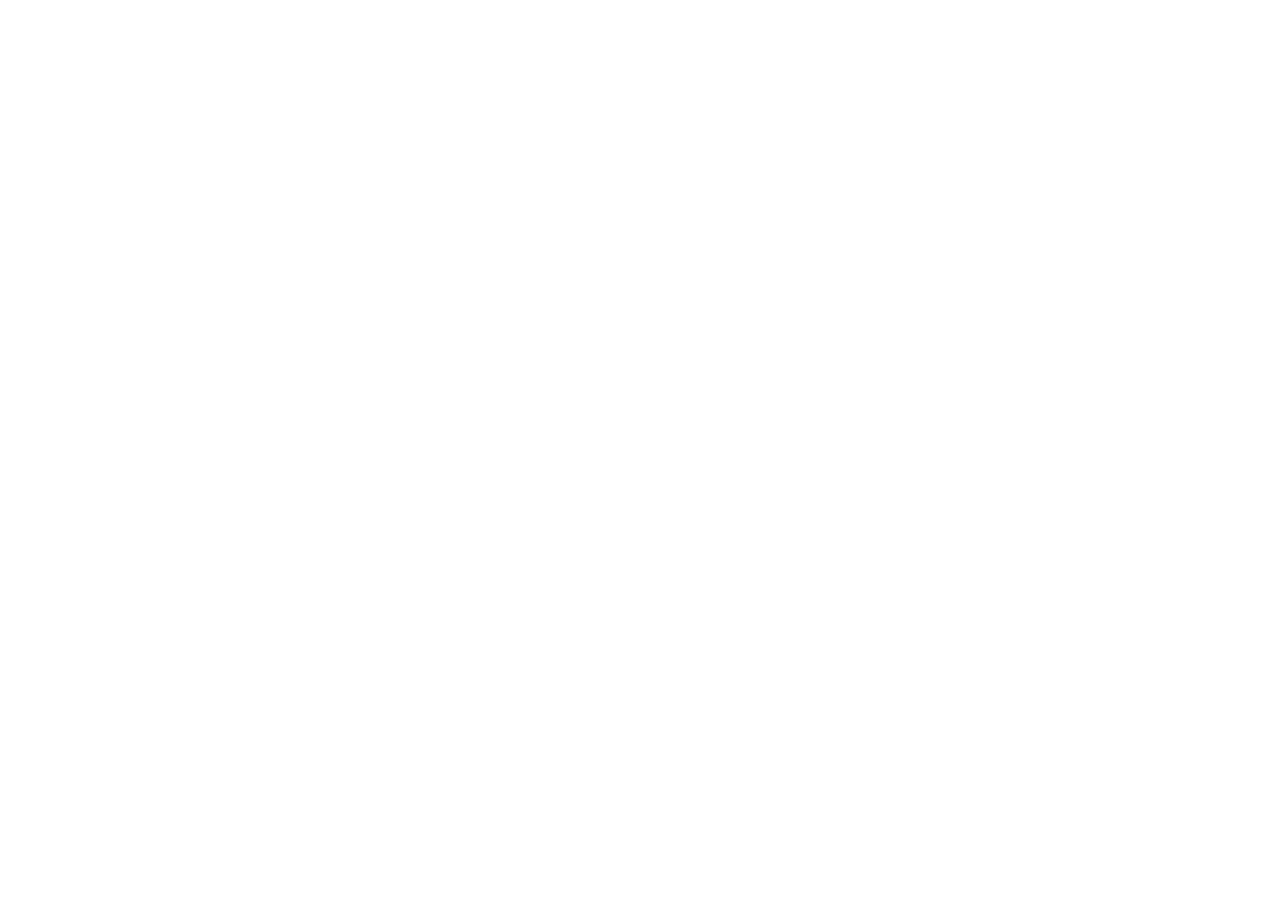
==== index.html @ 9ba759b3 "Update index.html" ====
<!DOCTYPE html>
<html lang="en">
<head>
    <meta charset="UTF-8">
    <meta name="viewport" content="width=device-width, initial-scale=1.0">
    <link rel="stylesheet" href="./style.css" type="text/css">
    <link rel="icon" href="https://i.pinimg.com/originals/8b/dc/f4/8bdcf4edb9476cdc5446c540e947054f.jpg">
    <title>arvrafli</title>
    <script src="p5.min.js"></script>
<script src="vanta.topology.min.js"></script>
<script>
VANTA.TOPOLOGY({
  el: "#your-element-selector",
  mouseControls: true,
  touchControls: true,
  gyroControls: false,
  minHeight: 200.00,
  minWidth: 200.00,
  scale: 1.00,
  scaleMobile: 1.00,
  color: 0x15150b,
  backgroundColor: 0x0
})
</script>
</head>
<body>
    <div id="vanta"> </div>
    <main>
        <header>
            <img src="./images/gojocat.png" alt="profile_picture"> 
            <h1>@arvrafli</h1>
        </header>
        <ul>
            <li>
             <a target="_blank" href="/portfolio">
            <img id="home" src="./images/house-door-fill.svg" alt="house-icon" width="20">
            Portfolio
                </a>
            </li>
            <li>
            <a target="_blank" href="#">
                <img id="youtube" src="./images/youtube.svg" alt="youtube-icon" width="20">
                Blog
            </a>
            </li>
            <li>
                <a target= "_blank" href="https://twitter.com/wlgnstla">
                    <img id="twitter" src="./images/twitter.svg" alt="" width="20">
                    Twitter</a>
            </li>
            <li>
                <a target="_blank" href="https://github.com/wlgnstla">
                    <img id="github" src="./images/github.svg" alt="github-icon" width="20">
                    GitHub
                </a>
            </li>
        </ul>
    </main>
</body>
</html>
---- style.css ----
*{
box-sizing: border-box;
}

body
{
    background: url(./images/bg1.jpeg) no-repeat center fixed;
    background-size: cover;
}
#vanta
{
    z-index:0;
    position:absolute;
    left:0;
    right:0;
    width:100%;
    height:100%;
    top:0;
}

body,html{
    margin:0;
    padding:0;
    font-family: Arial, Helvetica, sans-serif;
    color:#fff;
}
video
{
    z-index:0;
    position:absolute;
    left:0;
    top:0;
    width:100%;
    height:100%;
    object-fit:cover;
}
main
{
    position:relative;
    opacity:0;
    filter:blur(10px);
    transition: opacity 2s ease-in-out,filter 2s ease-in-out;
}
header
{
    display:flex;
    flex-direction: column;
    align-items:center;
    margin-top: 1em;
}

header > img{
    width: 6em;
    height: 6em;
    border-radius: 100%;
    border:1px solid #fff; 
    box-shadow: 0px 1px 20px 2px lightblue;
}

header >  h1 {
    background-color: #000a;
    border-radius: 1em;
    font-size:1em;
    padding:0.3em 0.6em;
    font-weight:bold;
    border:1px solid #fffa;
    backdrop-filter: blur(10px) saturate(160%) contrast(160%);
    -webkit-backdrop-filter: blur(10px) saturate(160%) contrast(160%);
}
ul {
    list-style:none;
    margin:0 auto;
    padding:2em;
    max-width:480px;
}


ul li{

    background-color: #fffa;
    backdrop-filter: blur(10px) saturate(160%) contrast(180%);
    -webkit-backdrop-filter: blur(10px) saturate(160%) contrast(180%);
    padding:1em;
    border-radius:2em;
    margin: 1em 0;
    text-decoration:none; 
    box-shadow: 0px 1px 20px 2px lightblue;
    text-align:center
}


ul > li > a
{
    display:flex;
    justify-content: center;
    align-items: center ;
    gap:0.5em;
}
a{
    text-decoration: none;
    color:black;
}

#youtube:hover
{
filter: invert(14%) sepia(81%) saturate(6900%) hue-rotate(359deg) brightness(100%) contrast(118%);
}

#twitter:hover
{
 filter: invert(48%) sepia(18%) saturate(4874%) hue-rotate(164deg) brightness(100%) contrast(103%);
}

#home:hover
{filter: invert(87%) sepia(24%) saturate(5824%) hue-rotate(88deg) brightness(100%) contrast(105%);
}

#github:hover
{
    filter: invert(17%) sepia(82%) saturate(6443%) hue-rotate(286deg) brightness(85%) contrast(80%);
}
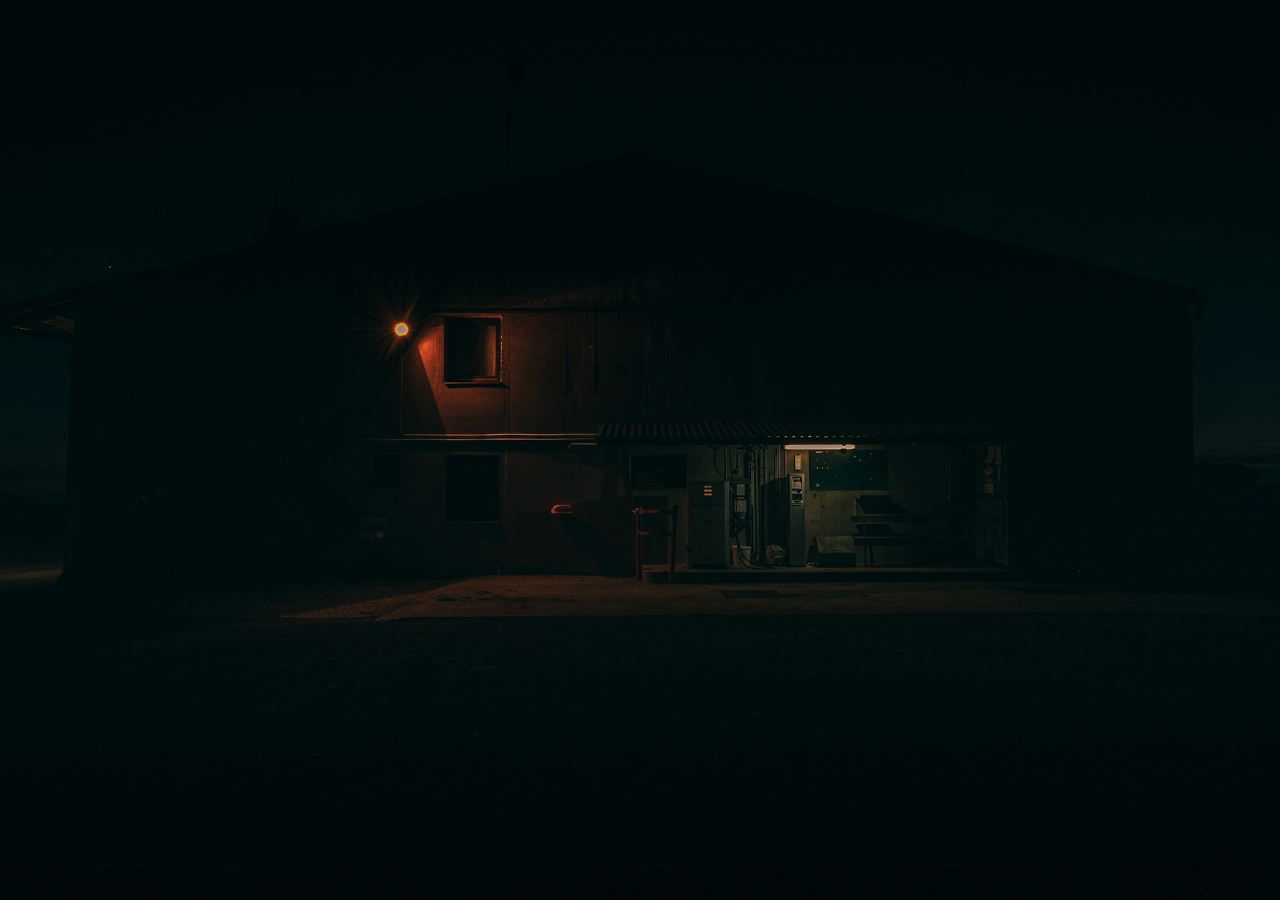
==== commit 04c1b8d3: "Update index.html" ====
--- a/index.html
+++ b/index.html
@@ -6,22 +6,7 @@
     <link rel="stylesheet" href="./style.css" type="text/css">
     <link rel="icon" href="https://i.pinimg.com/originals/8b/dc/f4/8bdcf4edb9476cdc5446c540e947054f.jpg">
     <title>arvrafli</title>
-    <script src="p5.min.js"></script>
-<script src="vanta.topology.min.js"></script>
-<script>
-VANTA.TOPOLOGY({
-  el: "#your-element-selector",
-  mouseControls: true,
-  touchControls: true,
-  gyroControls: false,
-  minHeight: 200.00,
-  minWidth: 200.00,
-  scale: 1.00,
-  scaleMobile: 1.00,
-  color: 0x15150b,
-  backgroundColor: 0x0
-})
-</script>
+  
 </head>
 <body>
     <div id="vanta"> </div>
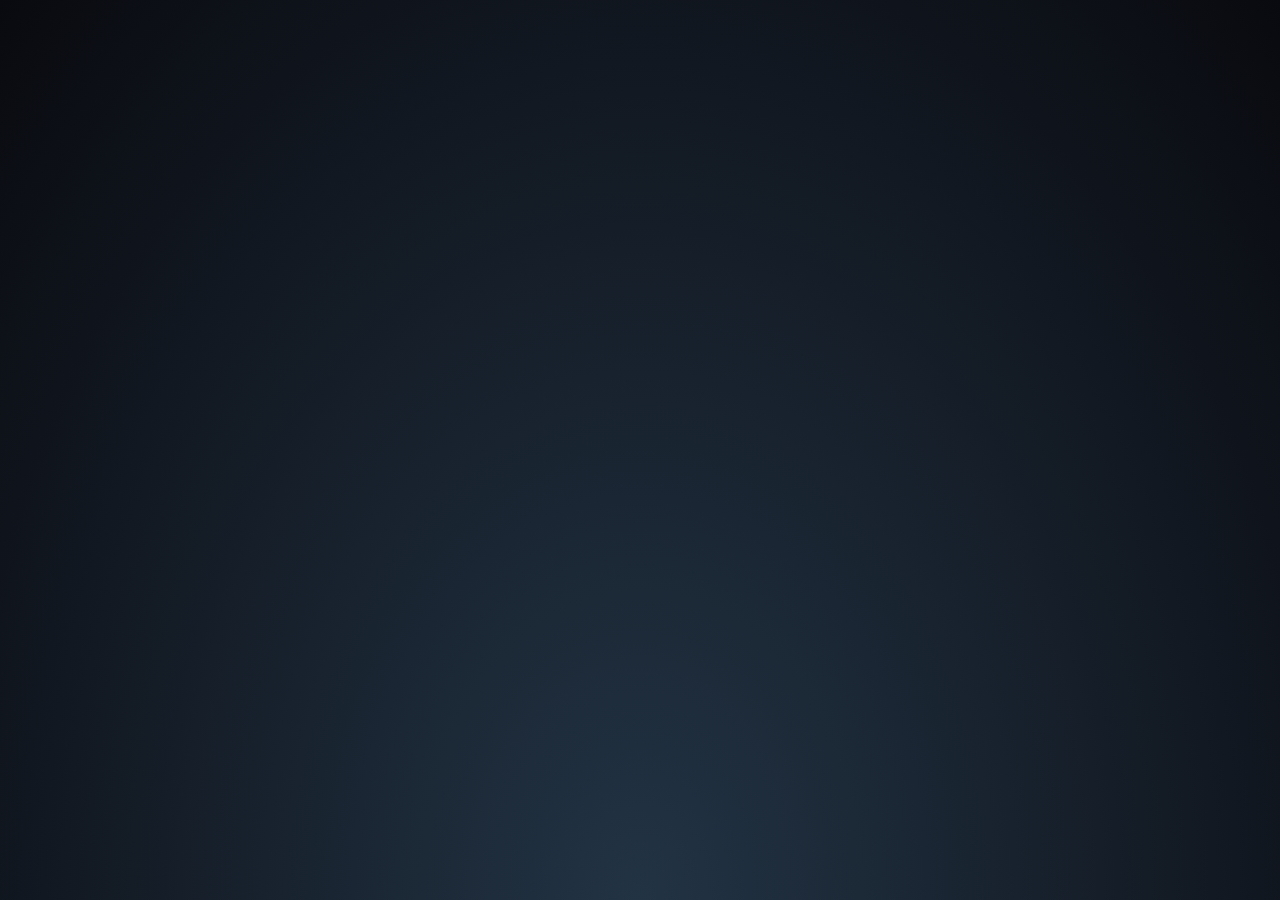
==== commit d354cbc0: "Add files via upload" ====
--- a/index.html
+++ b/index.html
@@ -1,45 +1,71 @@
 <!DOCTYPE html>
 <html lang="en">
-<head>
+  <head>
     <meta charset="UTF-8">
     <meta name="viewport" content="width=device-width, initial-scale=1.0">
-    <link rel="stylesheet" href="./style.css" type="text/css">
-    <link rel="icon" href="https://i.pinimg.com/originals/8b/dc/f4/8bdcf4edb9476cdc5446c540e947054f.jpg">
-    <title>arvrafli</title>
-  
-</head>
-<body>
-    <div id="vanta"> </div>
-    <main>
-        <header>
-            <img src="./images/gojocat.png" alt="profile_picture"> 
-            <h1>@arvrafli</h1>
-        </header>
-        <ul>
-            <li>
-             <a target="_blank" href="/portfolio">
-            <img id="home" src="./images/house-door-fill.svg" alt="house-icon" width="20">
-            Portfolio
-                </a>
-            </li>
-            <li>
-            <a target="_blank" href="#">
-                <img id="youtube" src="./images/youtube.svg" alt="youtube-icon" width="20">
-                Blog
-            </a>
-            </li>
-            <li>
-                <a target= "_blank" href="https://twitter.com/wlgnstla">
-                    <img id="twitter" src="./images/twitter.svg" alt="" width="20">
-                    Twitter</a>
-            </li>
-            <li>
-                <a target="_blank" href="https://github.com/wlgnstla">
-                    <img id="github" src="./images/github.svg" alt="github-icon" width="20">
-                    GitHub
-                </a>
-            </li>
-        </ul>
-    </main>
-</body>
+    <title>John Emerson | Linktree</title>
+    <!-- Favicon -->
+    <link rel="icon" href="https://avatars0.githubusercontent.com/u/43749971" type="image/x-icon" />
+    <!-- Font Awesome icons -->
+    <link rel="stylesheet" href="https://use.fontawesome.com/releases/v5.8.1/css/all.css">
+    <!-- Core theme CSS -->
+    <link rel="stylesheet" href="style.css">
+  </head>
+
+  <body>
+    <!-- Parallax Pixel Background Animation -->
+    <section class="animated-background">
+      <div id="stars1"></div>
+      <div id="stars2"></div>
+      <div id="stars3"></div>
+    </section>
+    <!-- End of Parallax Pixel Background Animation -->
+
+    <a id="profilePicture" href="#popup">
+      <img src="https://avatars0.githubusercontent.com/u/43749971" alt="Profile Picture">
+    </a>
+
+    <div class="overlay" id="popup">
+      <div class="popup">
+        <div class="popup-photo">
+          <a href="https://avatars0.githubusercontent.com/u/43749971" target="_blank">
+            <img src="https://avatars0.githubusercontent.com/u/43749971" alt="Profile Picture">
+          </a>
+        </div>
+        <div class="popup-quote">
+          But... the sensation that I've lost something lingers for a longtime after I wake up.
+        </div>
+        <a class="popup-close" onclick="history.back()">&times;</a>
+      </div>
+    </div>
+
+    <div id="userName">
+      @johnggli
+    </div>
+
+    <div id="links">
+      <a class="link" href="https://github.com/johnggli" target="_blank">
+        <i class="fab fa-github">&nbsp;</i>Github
+      </a>
+      <a class="link" href="https://www.linkedin.com/in/johnggli" target="_blank">
+        <i class="fab fa-linkedin">&nbsp;</i>Linkedin
+      </a>
+      <a class="link" href="https://www.facebook.com/johnggli" target="_blank">
+        <i class="fab fa-facebook">&nbsp;</i>Facebook
+      </a>
+      <a class="link" href="https://www.instagram.com/johnggli" target="_blank">
+        <i class="fab fa-instagram">&nbsp;</i>Instagram
+      </a>
+      <a class="link" href="https://twitter.com/johnggli" target="_blank">
+        <i class="fab fa-twitter">&nbsp;</i>Twitter
+      </a>
+      <a class="link" href="https://myanimelist.net/profile/johnggli" target="_blank">
+        <i class="fa fa-play-circle">&nbsp;</i>MyAnimeList
+      </a>
+    </div>
+
+    <div id="hashtag">
+      #BeHappy❤
+    </div>
+  </body>
 </html>
--- a/style.css
+++ b/style.css
@@ -1,123 +1,802 @@
-*{
-box-sizing: border-box;
-}
-
-body
-{
-    background: url(./images/bg1.jpeg) no-repeat center fixed;
+@import url('https://fonts.googleapis.com/css?family=Karla:400,700&display=swap');
+
+:root {
+    --bgColor: #223344;
+    --bgColor2: #090a0f;
+    --accentColor: #FFF;
+    --font: 'Karla', sans-serif;
+    --delay: .3s;
+}
+
+body {
+    margin: 0;
+    padding: 0;
+    min-height: 100vh;
+    font-family: var(--font);
+    background: radial-gradient(ellipse at bottom, var(--bgColor) 0%, var(--bgColor2) 100%);
+    /* background-image: url('https://bit.ly/3nFVqJh'); */
+    opacity: 0;
+    animation: 1s ease-out var(--delay) 1 transitionAnimation; /* duration/timing-function/delay/iterations/name */
+    animation-fill-mode: forwards;
+    background-repeat: no-repeat;
     background-size: cover;
-}
-#vanta
-{
-    z-index:0;
-    position:absolute;
-    left:0;
-    right:0;
-    width:100%;
-    height:100%;
-    top:0;
-}
-
-body,html{
-    margin:0;
-    padding:0;
-    font-family: Arial, Helvetica, sans-serif;
-    color:#fff;
-}
-video
-{
-    z-index:0;
-    position:absolute;
-    left:0;
-    top:0;
-    width:100%;
-    height:100%;
-    object-fit:cover;
-}
-main
-{
-    position:relative;
-    opacity:0;
-    filter:blur(10px);
-    transition: opacity 2s ease-in-out,filter 2s ease-in-out;
-}
-header
-{
-    display:flex;
+    position: relative;
+}
+
+#profilePicture, #profilePicture img {
+    position: relative;
+    width: 96px;
+    height: 96px;
+    display: block;
+    margin: 40px auto 20px;
+    border-radius: 50%;
+    -webkit-tap-highlight-color: transparent;
+}
+
+#userName {
+    color: var(--accentColor);
+    font-size: 1rem;
+    font-weight: bold;
+    line-height: 1.25;
+    display: block;
+    font-family: var(--font);
+    width: 100%;
+    text-align: center;
+    text-decoration: none;
+}
+
+#links {
+    max-width: 675px;
+    width: auto;
+    display: block;
+    margin: 27px auto;
+}
+
+.link {
+    position: relative;
+    background-color: transparent;
+    color: var(--accentColor);
+    border: solid var(--accentColor) 2px;
+    border-radius: 10px;
+    font-size: 1rem;
+    text-align: center;
+    display: block;
+    margin-left: 10px;
+    margin-right: 10px;
+    margin-bottom: 10px;
+    padding: 10px; /* 17px */
+    text-decoration: none;
+    /* transition: all .25s cubic-bezier(.08, .59, .29, .99); */
+    -webkit-tap-highlight-color: transparent;
+}
+
+@media (hover: hover) {
+    .link:hover {
+        background-color: var(--accentColor);
+        color: var(--bgColor);
+    }
+}
+
+.link:active {
+    background-color: var(--accentColor);
+    color: var(--bgColor);
+}
+
+#hashtag {
+    position: relative;
+    padding-bottom: 20px;
+    color: var(--accentColor);
+    font-size: 1rem;
+    display: block;
+    font-family: var(--font);
+    width: 100%;
+    text-align: center;
+
+    /*  animation   */
+    overflow: hidden;
+    background: linear-gradient(90deg, var(--bgColor), var(--accentColor), var(--bgColor));
+    background-repeat: no-repeat;
+    background-size: 80%;
+    animation: animate 3s linear var(--delay) infinite;
+    -webkit-background-clip: text;
+    background-clip: text;
+    -webkit-text-fill-color: rgba(255, 255, 255, 0);
+}
+
+
+/*-------------------------animations-----------------------*/
+@keyframes transitionAnimation {
+    0% {
+        opacity: 0;
+        transform: translateY(-10px);
+    }
+    100% {
+        opacity: 1;
+        transform: translateY(0);
+    }
+}
+
+@keyframes animate {
+    0% {
+      background-position: -500%;
+    }
+    100% {
+      background-position: 500%;
+    }
+}
+
+@keyframes animStar {
+    from {
+        transform: translateY(0px);
+    }
+    to {
+        transform: translateY(-2000px);
+    }
+}
+
+
+/*-------------------------popup------------------------*/
+/* credits: https://www.youtube.com/watch?v=lAS2glU0xlc */
+.overlay {
+    display: flex;
+    align-items: center;
+    justify-content: center;
+    position: fixed;
+    top: 0;
+    bottom: 0;
+    left: 0;
+    right: 0;
+    background-color: rgba(0, 0, 0, 0.7);
+    z-index: 2;
+    visibility: hidden;
+    opacity: 0;
+    overflow: hidden;
+    transition: .5s ease-in-out;
+}
+
+.popup {
+    position: relative;
+    top: -43%;
+    /* right: -100vh; */
+    display: flex;
     flex-direction: column;
-    align-items:center;
-    margin-top: 1em;
-}
-
-header > img{
-    width: 6em;
-    height: 6em;
+    align-items: center;
+    max-width: 400px;
+    /* max-height: 500px; */
+    width: auto;
+    height: auto;
+    margin: 56px;
+    background-color: var(--bgColor);
+    /* transform: rotate(32deg); */
+    transform: scale(0);
+    transition: .5s ease-in-out;
+}
+
+.popup-quote {
+    font-family : Baskerville, Georgia, serif;
+    font-style : italic;
+    position: flex;
+    color: var(--accentColor);
+    padding: 20px;
+    text-align: center;
+    font-size: 1rem;
+}
+
+.popup-photo {
+    display: flex;
+    width: 100%;
+    height: 100%;
+}
+
+.popup-photo img {
+    width: 100%;
+    height: 100%;
+}
+
+.overlay:target {
+    visibility: visible;
+    opacity: 1;
+}
+
+.overlay:target .popup {
+    transform: scale(1);
+    top: 0;
+    /* right: 0; */
+    /* transform: rotate(0); */
+}
+
+.popup-close {
+    position: absolute;
+    right: -1rem;
+    top: -1rem;
+    width: 3rem;
+    height: 3rem;
+    font-size: 1.7rem;
+    font-weight: 400;
     border-radius: 100%;
-    border:1px solid #fff; 
-    box-shadow: 0px 1px 20px 2px lightblue;
-}
-
-header >  h1 {
-    background-color: #000a;
-    border-radius: 1em;
-    font-size:1em;
-    padding:0.3em 0.6em;
-    font-weight:bold;
-    border:1px solid #fffa;
-    backdrop-filter: blur(10px) saturate(160%) contrast(160%);
-    -webkit-backdrop-filter: blur(10px) saturate(160%) contrast(160%);
-}
-ul {
-    list-style:none;
-    margin:0 auto;
-    padding:2em;
-    max-width:480px;
-}
-
-
-ul li{
-
-    background-color: #fffa;
-    backdrop-filter: blur(10px) saturate(160%) contrast(180%);
-    -webkit-backdrop-filter: blur(10px) saturate(160%) contrast(180%);
-    padding:1em;
-    border-radius:2em;
-    margin: 1em 0;
-    text-decoration:none; 
-    box-shadow: 0px 1px 20px 2px lightblue;
-    text-align:center
-}
-
-
-ul > li > a
-{
-    display:flex;
-    justify-content: center;
-    align-items: center ;
-    gap:0.5em;
-}
-a{
+    background-color: var(--bgColor);
+    z-index: 4;
+    color: var(--accentColor);
+    line-height: 2.7rem;
+    text-align: center;
+    cursor: pointer;
     text-decoration: none;
-    color:black;
-}
-
-#youtube:hover
-{
-filter: invert(14%) sepia(81%) saturate(6900%) hue-rotate(359deg) brightness(100%) contrast(118%);
-}
-
-#twitter:hover
-{
- filter: invert(48%) sepia(18%) saturate(4874%) hue-rotate(164deg) brightness(100%) contrast(103%);
-}
-
-#home:hover
-{filter: invert(87%) sepia(24%) saturate(5824%) hue-rotate(88deg) brightness(100%) contrast(105%);
-}
-
-#github:hover
-{
-    filter: invert(17%) sepia(82%) saturate(6443%) hue-rotate(286deg) brightness(85%) contrast(80%);
-}
-
-
+    -webkit-tap-highlight-color: transparent;
+}
+
+@media (hover: hover) {
+    .popup-close:hover {
+        background-color: var(--accentColor);
+        color: var(--bgColor);
+    }
+}
+
+.popup-close:active {
+    background-color: var(--accentColor);
+    color: var(--bgColor);
+}
+
+
+/*-----------------------parallax-----------------------*/
+/* credits: https://www.youtube.com/watch?v=aywzn9cf-_U */
+#stars1 {
+    width: 1px;
+    height: 1px;
+    background: transparent;
+    animation: animStar 120s linear infinite;
+
+    box-shadow: 779px 1331px #fff, 324px 42px #fff, 303px 586px #fff,
+    1312px 276px #fff, 451px 625px #fff, 521px 1931px #fff, 1087px 1871px #fff,
+    36px 1546px #fff, 132px 934px #fff, 1698px 901px #fff, 1418px 664px #fff,
+    1448px 1157px #fff, 1084px 232px #fff, 347px 1776px #fff, 1722px 243px #fff,
+    1629px 835px #fff, 479px 969px #fff, 1231px 960px #fff, 586px 384px #fff,
+    164px 527px #fff, 8px 646px #fff, 1150px 1126px #fff, 665px 1357px #fff,
+    1556px 1982px #fff, 1260px 1961px #fff, 1675px 1741px #fff,
+    1843px 1514px #fff, 718px 1628px #fff, 242px 1343px #fff, 1497px 1880px #fff,
+    1364px 230px #fff, 1739px 1302px #fff, 636px 959px #fff, 304px 686px #fff,
+    614px 751px #fff, 1935px 816px #fff, 1428px 60px #fff, 355px 335px #fff,
+    1594px 158px #fff, 90px 60px #fff, 1553px 162px #fff, 1239px 1825px #fff,
+    1945px 587px #fff, 749px 1785px #fff, 1987px 1172px #fff, 1301px 1237px #fff,
+    1039px 342px #fff, 1585px 1481px #fff, 995px 1048px #fff, 524px 932px #fff,
+    214px 413px #fff, 1701px 1300px #fff, 1037px 1613px #fff, 1871px 996px #fff,
+    1360px 1635px #fff, 1110px 1313px #fff, 412px 1783px #fff, 1949px 177px #fff,
+    903px 1854px #fff, 700px 1936px #fff, 378px 125px #fff, 308px 834px #fff,
+    1118px 962px #fff, 1350px 1929px #fff, 781px 1811px #fff, 561px 137px #fff,
+    757px 1148px #fff, 1670px 1979px #fff, 343px 739px #fff, 945px 795px #fff,
+    576px 1903px #fff, 1078px 1436px #fff, 1583px 450px #fff, 1366px 474px #fff,
+    297px 1873px #fff, 192px 162px #fff, 1624px 1633px #fff, 59px 453px #fff,
+    82px 1872px #fff, 1933px 498px #fff, 1966px 1974px #fff, 1975px 1688px #fff,
+    779px 314px #fff, 1858px 1543px #fff, 73px 1507px #fff, 1693px 975px #fff,
+    1683px 108px #fff, 1768px 1654px #fff, 654px 14px #fff, 494px 171px #fff,
+    1689px 1895px #fff, 1660px 263px #fff, 1031px 903px #fff, 1203px 1393px #fff,
+    1333px 1421px #fff, 1113px 41px #fff, 1206px 1645px #fff, 1325px 1635px #fff,
+    142px 388px #fff, 572px 215px #fff, 1535px 296px #fff, 1419px 407px #fff,
+    1379px 1003px #fff, 329px 469px #fff, 1791px 1652px #fff, 935px 1802px #fff,
+    1330px 1820px #fff, 421px 1933px #fff, 828px 365px #fff, 275px 316px #fff,
+    707px 960px #fff, 1605px 1554px #fff, 625px 58px #fff, 717px 1697px #fff,
+    1669px 246px #fff, 1925px 322px #fff, 1154px 1803px #fff, 1929px 295px #fff,
+    1248px 240px #fff, 1045px 1755px #fff, 166px 942px #fff, 1888px 1773px #fff,
+    678px 1963px #fff, 1370px 569px #fff, 1974px 1400px #fff, 1786px 460px #fff,
+    51px 307px #fff, 784px 1400px #fff, 730px 1258px #fff, 1712px 393px #fff,
+    416px 170px #fff, 1797px 1932px #fff, 572px 219px #fff, 1557px 1856px #fff,
+    218px 8px #fff, 348px 1334px #fff, 469px 413px #fff, 385px 1738px #fff,
+    1357px 1818px #fff, 240px 942px #fff, 248px 1847px #fff, 1535px 806px #fff,
+    236px 1514px #fff, 1429px 1556px #fff, 73px 1633px #fff, 1398px 1121px #fff,
+    671px 1301px #fff, 1404px 1663px #fff, 740px 1018px #fff, 1600px 377px #fff,
+    785px 514px #fff, 112px 1084px #fff, 1915px 1887px #fff, 1463px 1848px #fff,
+    687px 1115px #fff, 1268px 1768px #fff, 1729px 1425px #fff,
+    1284px 1022px #fff, 801px 974px #fff, 1975px 1317px #fff, 1354px 834px #fff,
+    1446px 1484px #fff, 1283px 1786px #fff, 11px 523px #fff, 1842px 236px #fff,
+    1355px 654px #fff, 429px 7px #fff, 1033px 1128px #fff, 157px 297px #fff,
+    545px 635px #fff, 52px 1080px #fff, 827px 1520px #fff, 1121px 490px #fff,
+    9px 309px #fff, 1744px 1586px #fff, 1014px 417px #fff, 1534px 524px #fff,
+    958px 552px #fff, 1403px 1496px #fff, 387px 703px #fff, 1522px 548px #fff,
+    1355px 282px #fff, 1532px 601px #fff, 1838px 790px #fff, 290px 259px #fff,
+    295px 598px #fff, 1601px 539px #fff, 1561px 1272px #fff, 34px 1922px #fff,
+    1024px 543px #fff, 467px 369px #fff, 722px 333px #fff, 1976px 1255px #fff,
+    766px 983px #fff, 1582px 1285px #fff, 12px 512px #fff, 617px 1410px #fff,
+    682px 577px #fff, 1334px 1438px #fff, 439px 327px #fff, 1617px 1661px #fff,
+    673px 129px #fff, 794px 941px #fff, 1386px 1902px #fff, 37px 1353px #fff,
+    1467px 1353px #fff, 416px 18px #fff, 187px 344px #fff, 200px 1898px #fff,
+    1491px 1619px #fff, 811px 347px #fff, 924px 1827px #fff, 945px 217px #fff,
+    1735px 1228px #fff, 379px 1890px #fff, 79px 761px #fff, 825px 1837px #fff,
+    1980px 1558px #fff, 1308px 1573px #fff, 1488px 1726px #fff,
+    382px 1208px #fff, 522px 595px #fff, 1277px 1898px #fff, 354px 552px #fff,
+    161px 1784px #fff, 614px 251px #fff, 526px 1576px #fff, 17px 212px #fff,
+    179px 996px #fff, 467px 1208px #fff, 1944px 1838px #fff, 1140px 1093px #fff,
+    858px 1007px #fff, 200px 1064px #fff, 423px 1964px #fff, 1945px 439px #fff,
+    1377px 689px #fff, 1120px 1437px #fff, 1876px 668px #fff, 907px 1324px #fff,
+    343px 1976px #fff, 1816px 1501px #fff, 1849px 177px #fff, 647px 91px #fff,
+    1984px 1012px #fff, 1336px 1300px #fff, 128px 648px #fff, 305px 1060px #fff,
+    1324px 826px #fff, 1263px 1314px #fff, 1801px 629px #fff, 1614px 1555px #fff,
+    1634px 90px #fff, 1603px 452px #fff, 891px 1984px #fff, 1556px 1906px #fff,
+    121px 68px #fff, 1676px 1714px #fff, 516px 936px #fff, 1947px 1492px #fff,
+    1455px 1519px #fff, 45px 602px #fff, 205px 1039px #fff, 793px 172px #fff,
+    1562px 1739px #fff, 1056px 110px #fff, 1512px 379px #fff, 1795px 1621px #fff,
+    1848px 607px #fff, 262px 1719px #fff, 477px 991px #fff, 483px 883px #fff,
+    1239px 1197px #fff, 1496px 647px #fff, 1649px 25px #fff, 1491px 1946px #fff,
+    119px 996px #fff, 179px 1472px #fff, 1341px 808px #fff, 1565px 1700px #fff,
+    407px 1544px #fff, 1754px 357px #fff, 1288px 981px #fff, 902px 1997px #fff,
+    1755px 1668px #fff, 186px 877px #fff, 1202px 1882px #fff, 461px 1213px #fff,
+    1400px 748px #fff, 1969px 1899px #fff, 809px 522px #fff, 514px 1219px #fff,
+    374px 275px #fff, 938px 1973px #fff, 357px 552px #fff, 144px 1722px #fff,
+    1572px 912px #fff, 402px 1858px #fff, 1544px 1195px #fff, 667px 1257px #fff,
+    727px 1496px #fff, 993px 232px #fff, 1772px 313px #fff, 1040px 1590px #fff,
+    1204px 1973px #fff, 1268px 79px #fff, 1555px 1048px #fff, 986px 1707px #fff,
+    978px 1710px #fff, 713px 360px #fff, 407px 863px #fff, 461px 736px #fff,
+    284px 1608px #fff, 103px 430px #fff, 1283px 1319px #fff, 977px 1186px #fff,
+    1966px 1516px #fff, 1287px 1129px #fff, 70px 1098px #fff, 1189px 889px #fff,
+    1126px 1734px #fff, 309px 1292px #fff, 879px 764px #fff, 65px 473px #fff,
+    1003px 1959px #fff, 658px 791px #fff, 402px 1576px #fff, 35px 622px #fff,
+    529px 1589px #fff, 164px 666px #fff, 1876px 1290px #fff, 1541px 526px #fff,
+    270px 1297px #fff, 440px 865px #fff, 1500px 802px #fff, 182px 1754px #fff,
+    1264px 892px #fff, 272px 1249px #fff, 1289px 1535px #fff, 190px 1646px #fff,
+    955px 242px #fff, 1456px 1597px #fff, 1727px 1983px #fff, 635px 801px #fff,
+    226px 455px #fff, 1396px 1710px #fff, 849px 1863px #fff, 237px 1264px #fff,
+    839px 140px #fff, 1122px 735px #fff, 1280px 15px #fff, 1318px 242px #fff,
+    1819px 1148px #fff, 333px 1392px #fff, 1949px 553px #fff, 1878px 1332px #fff,
+    467px 548px #fff, 1812px 1082px #fff, 1067px 193px #fff, 243px 156px #fff,
+    483px 1616px #fff, 1714px 933px #fff, 759px 1800px #fff, 1822px 995px #fff,
+    1877px 572px #fff, 581px 1084px #fff, 107px 732px #fff, 642px 1837px #fff,
+    166px 1493px #fff, 1555px 198px #fff, 819px 307px #fff, 947px 345px #fff,
+    827px 224px #fff, 927px 1394px #fff, 540px 467px #fff, 1093px 405px #fff,
+    1140px 927px #fff, 130px 529px #fff, 33px 1980px #fff, 1147px 1663px #fff,
+    1616px 1436px #fff, 528px 710px #fff, 798px 1100px #fff, 505px 1480px #fff,
+    899px 641px #fff, 1909px 1949px #fff, 1311px 964px #fff, 979px 1301px #fff,
+    1393px 969px #fff, 1793px 1886px #fff, 292px 357px #fff, 1196px 1718px #fff,
+    1290px 1994px #fff, 537px 1973px #fff, 1181px 1674px #fff,
+    1740px 1566px #fff, 1307px 265px #fff, 922px 522px #fff, 1892px 472px #fff,
+    384px 1746px #fff, 392px 1098px #fff, 647px 548px #fff, 390px 1498px #fff,
+    1246px 138px #fff, 730px 876px #fff, 192px 1472px #fff, 1790px 1789px #fff,
+    928px 311px #fff, 1253px 1647px #fff, 747px 1921px #fff, 1561px 1025px #fff,
+    1533px 1292px #fff, 1985px 195px #fff, 728px 729px #fff, 1712px 1936px #fff,
+    512px 1717px #fff, 1528px 483px #fff, 313px 1642px #fff, 281px 1849px #fff,
+    1212px 799px #fff, 435px 1191px #fff, 1422px 611px #fff, 1718px 1964px #fff,
+    411px 944px #fff, 210px 636px #fff, 1502px 1295px #fff, 1434px 349px #fff,
+    769px 60px #fff, 747px 1053px #fff, 789px 504px #fff, 1436px 1264px #fff,
+    1893px 1225px #fff, 1394px 1788px #fff, 1108px 1317px #fff,
+    1673px 1395px #fff, 854px 1010px #fff, 1705px 80px #fff, 1858px 148px #fff,
+    1729px 344px #fff, 1388px 664px #fff, 895px 406px #fff, 1479px 157px #fff,
+    1441px 1157px #fff, 552px 1900px #fff, 516px 364px #fff, 1647px 189px #fff,
+    1427px 1071px #fff, 785px 729px #fff, 1080px 1710px #fff, 504px 204px #fff,
+    1177px 1622px #fff, 657px 34px #fff, 1296px 1099px #fff, 248px 180px #fff,
+    1212px 1568px #fff, 667px 1562px #fff, 695px 841px #fff, 1608px 1247px #fff,
+    751px 882px #fff, 87px 167px #fff, 607px 1368px #fff, 1363px 1203px #fff,
+    1836px 317px #fff, 1668px 1703px #fff, 830px 1154px #fff, 1721px 1398px #fff,
+    1601px 1280px #fff, 976px 874px #fff, 1743px 254px #fff, 1020px 1815px #fff,
+    1670px 1766px #fff, 1890px 735px #fff, 1379px 136px #fff, 1864px 695px #fff,
+    206px 965px #fff, 1404px 1932px #fff, 1923px 1360px #fff, 247px 682px #fff,
+    519px 1708px #fff, 645px 750px #fff, 1164px 1204px #fff, 834px 323px #fff,
+    172px 1350px #fff, 213px 972px #fff, 1837px 190px #fff, 285px 1806px #fff,
+    1047px 1299px #fff, 1548px 825px #fff, 1730px 324px #fff, 1346px 1909px #fff,
+    772px 270px #fff, 345px 1190px #fff, 478px 1433px #fff, 1479px 25px #fff,
+    1994px 1830px #fff, 1744px 732px #fff, 20px 1635px #fff, 690px 1795px #fff,
+    1594px 569px #fff, 579px 245px #fff, 1398px 733px #fff, 408px 1352px #fff,
+    1774px 120px #fff, 1152px 1370px #fff, 1698px 1810px #fff, 710px 1450px #fff,
+    665px 286px #fff, 493px 1720px #fff, 786px 5px #fff, 637px 1140px #fff,
+    764px 324px #fff, 927px 310px #fff, 938px 1424px #fff, 1884px 744px #fff,
+    913px 462px #fff, 1831px 1936px #fff, 1527px 249px #fff, 36px 1381px #fff,
+    1597px 581px #fff, 1530px 355px #fff, 949px 459px #fff, 799px 828px #fff,
+    242px 1471px #fff, 654px 797px #fff, 796px 594px #fff, 1365px 678px #fff,
+    752px 23px #fff, 1630px 541px #fff, 982px 72px #fff, 1733px 1831px #fff,
+    21px 412px #fff, 775px 998px #fff, 335px 1945px #fff, 264px 583px #fff,
+    158px 1311px #fff, 528px 164px #fff, 1978px 574px #fff, 717px 1203px #fff,
+    734px 1591px #fff, 1555px 820px #fff, 16px 1943px #fff, 1625px 1177px #fff,
+    1236px 690px #fff, 1585px 1590px #fff, 1737px 1728px #fff, 721px 698px #fff,
+    1804px 1186px #fff, 166px 980px #fff, 1850px 230px #fff, 330px 1712px #fff,
+    95px 797px #fff, 1948px 1078px #fff, 469px 939px #fff, 1269px 1899px #fff,
+    955px 1220px #fff, 1137px 1075px #fff, 312px 1293px #fff, 986px 1762px #fff,
+    1103px 1238px #fff, 428px 1993px #fff, 355px 570px #fff, 977px 1836px #fff,
+    1395px 1092px #fff, 276px 913px #fff, 1743px 656px #fff, 773px 502px #fff,
+    1686px 1322px #fff, 1516px 1945px #fff, 1334px 501px #fff, 266px 156px #fff,
+    455px 655px #fff, 798px 72px #fff, 1059px 1259px #fff, 1402px 1687px #fff,
+    236px 1329px #fff, 1455px 786px #fff, 146px 1228px #fff, 1851px 823px #fff,
+    1062px 100px #fff, 1220px 953px #fff, 20px 1826px #fff, 36px 1063px #fff,
+    1525px 338px #fff, 790px 1521px #fff, 741px 1099px #fff, 288px 1489px #fff,
+    700px 1060px #fff, 390px 1071px #fff, 411px 1036px #fff, 1853px 1072px #fff,
+    1446px 1085px #fff, 1164px 874px #fff, 924px 925px #fff, 291px 271px #fff,
+    1257px 1964px #fff, 1580px 1352px #fff, 1507px 1216px #fff, 211px 956px #fff,
+    985px 1195px #fff, 975px 1640px #fff, 518px 101px #fff, 663px 1395px #fff,
+    914px 532px #fff, 145px 1320px #fff, 69px 1397px #fff, 982px 523px #fff,
+    257px 725px #fff, 1599px 831px #fff, 1636px 1513px #fff, 1250px 1158px #fff,
+    1132px 604px #fff, 183px 102px #fff, 1057px 318px #fff, 1247px 1835px #fff,
+    1983px 1110px #fff, 1077px 1455px #fff, 921px 1770px #fff, 806px 1350px #fff,
+    1938px 1992px #fff, 855px 1260px #fff, 902px 1345px #fff, 658px 1908px #fff,
+    1845px 679px #fff, 712px 1482px #fff, 595px 950px #fff, 1784px 1992px #fff,
+    1847px 1785px #fff, 691px 1004px #fff, 175px 1179px #fff, 1666px 1911px #fff,
+    41px 61px #fff, 971px 1080px #fff, 1830px 1450px #fff, 1351px 1518px #fff,
+    1257px 99px #fff, 1395px 1498px #fff, 1117px 252px #fff, 1779px 597px #fff,
+    1346px 729px #fff, 1108px 1144px #fff, 402px 691px #fff, 72px 496px #fff,
+    1673px 1604px #fff, 1497px 974px #fff, 1865px 1664px #fff, 88px 806px #fff,
+    918px 77px #fff, 244px 1118px #fff, 256px 1820px #fff, 1851px 1840px #fff,
+    605px 1851px #fff, 634px 383px #fff, 865px 37px #fff, 943px 1024px #fff,
+    1951px 177px #fff, 1097px 523px #fff, 985px 1700px #fff, 1243px 122px #fff,
+    768px 1070px #fff, 468px 194px #fff, 320px 1867px #fff, 1850px 185px #fff,
+    380px 1616px #fff, 468px 1294px #fff, 1122px 1743px #fff, 884px 299px #fff,
+    1300px 1917px #fff, 1860px 396px #fff, 1270px 990px #fff, 529px 733px #fff,
+    1975px 1347px #fff, 1885px 685px #fff, 226px 506px #fff, 651px 878px #fff,
+    1323px 680px #fff, 1284px 680px #fff, 238px 1967px #fff, 911px 174px #fff,
+    1111px 521px #fff, 1150px 85px #fff, 794px 502px #fff, 484px 1856px #fff,
+    1809px 368px #fff, 112px 953px #fff, 590px 1009px #fff, 1655px 311px #fff,
+    100px 1026px #fff, 1803px 352px #fff, 865px 306px #fff, 1077px 1019px #fff,
+    1335px 872px #fff, 1647px 1298px #fff, 1233px 1387px #fff, 698px 1036px #fff,
+    659px 1860px #fff, 388px 1412px #fff, 1212px 458px #fff, 755px 1468px #fff,
+    696px 1654px #fff, 1144px 60px #fff;
+}
+
+#stars1:after {
+    content: '';
+    position: absolute;
+    top: auto;
+    width: 1px;
+    height: 1px;
+    background: transparent;
+
+    box-shadow: 779px 1331px #fff, 324px 42px #fff, 303px 586px #fff,
+    1312px 276px #fff, 451px 625px #fff, 521px 1931px #fff, 1087px 1871px #fff,
+    36px 1546px #fff, 132px 934px #fff, 1698px 901px #fff, 1418px 664px #fff,
+    1448px 1157px #fff, 1084px 232px #fff, 347px 1776px #fff, 1722px 243px #fff,
+    1629px 835px #fff, 479px 969px #fff, 1231px 960px #fff, 586px 384px #fff,
+    164px 527px #fff, 8px 646px #fff, 1150px 1126px #fff, 665px 1357px #fff,
+    1556px 1982px #fff, 1260px 1961px #fff, 1675px 1741px #fff,
+    1843px 1514px #fff, 718px 1628px #fff, 242px 1343px #fff, 1497px 1880px #fff,
+    1364px 230px #fff, 1739px 1302px #fff, 636px 959px #fff, 304px 686px #fff,
+    614px 751px #fff, 1935px 816px #fff, 1428px 60px #fff, 355px 335px #fff,
+    1594px 158px #fff, 90px 60px #fff, 1553px 162px #fff, 1239px 1825px #fff,
+    1945px 587px #fff, 749px 1785px #fff, 1987px 1172px #fff, 1301px 1237px #fff,
+    1039px 342px #fff, 1585px 1481px #fff, 995px 1048px #fff, 524px 932px #fff,
+    214px 413px #fff, 1701px 1300px #fff, 1037px 1613px #fff, 1871px 996px #fff,
+    1360px 1635px #fff, 1110px 1313px #fff, 412px 1783px #fff, 1949px 177px #fff,
+    903px 1854px #fff, 700px 1936px #fff, 378px 125px #fff, 308px 834px #fff,
+    1118px 962px #fff, 1350px 1929px #fff, 781px 1811px #fff, 561px 137px #fff,
+    757px 1148px #fff, 1670px 1979px #fff, 343px 739px #fff, 945px 795px #fff,
+    576px 1903px #fff, 1078px 1436px #fff, 1583px 450px #fff, 1366px 474px #fff,
+    297px 1873px #fff, 192px 162px #fff, 1624px 1633px #fff, 59px 453px #fff,
+    82px 1872px #fff, 1933px 498px #fff, 1966px 1974px #fff, 1975px 1688px #fff,
+    779px 314px #fff, 1858px 1543px #fff, 73px 1507px #fff, 1693px 975px #fff,
+    1683px 108px #fff, 1768px 1654px #fff, 654px 14px #fff, 494px 171px #fff,
+    1689px 1895px #fff, 1660px 263px #fff, 1031px 903px #fff, 1203px 1393px #fff,
+    1333px 1421px #fff, 1113px 41px #fff, 1206px 1645px #fff, 1325px 1635px #fff,
+    142px 388px #fff, 572px 215px #fff, 1535px 296px #fff, 1419px 407px #fff,
+    1379px 1003px #fff, 329px 469px #fff, 1791px 1652px #fff, 935px 1802px #fff,
+    1330px 1820px #fff, 421px 1933px #fff, 828px 365px #fff, 275px 316px #fff,
+    707px 960px #fff, 1605px 1554px #fff, 625px 58px #fff, 717px 1697px #fff,
+    1669px 246px #fff, 1925px 322px #fff, 1154px 1803px #fff, 1929px 295px #fff,
+    1248px 240px #fff, 1045px 1755px #fff, 166px 942px #fff, 1888px 1773px #fff,
+    678px 1963px #fff, 1370px 569px #fff, 1974px 1400px #fff, 1786px 460px #fff,
+    51px 307px #fff, 784px 1400px #fff, 730px 1258px #fff, 1712px 393px #fff,
+    416px 170px #fff, 1797px 1932px #fff, 572px 219px #fff, 1557px 1856px #fff,
+    218px 8px #fff, 348px 1334px #fff, 469px 413px #fff, 385px 1738px #fff,
+    1357px 1818px #fff, 240px 942px #fff, 248px 1847px #fff, 1535px 806px #fff,
+    236px 1514px #fff, 1429px 1556px #fff, 73px 1633px #fff, 1398px 1121px #fff,
+    671px 1301px #fff, 1404px 1663px #fff, 740px 1018px #fff, 1600px 377px #fff,
+    785px 514px #fff, 112px 1084px #fff, 1915px 1887px #fff, 1463px 1848px #fff,
+    687px 1115px #fff, 1268px 1768px #fff, 1729px 1425px #fff,
+    1284px 1022px #fff, 801px 974px #fff, 1975px 1317px #fff, 1354px 834px #fff,
+    1446px 1484px #fff, 1283px 1786px #fff, 11px 523px #fff, 1842px 236px #fff,
+    1355px 654px #fff, 429px 7px #fff, 1033px 1128px #fff, 157px 297px #fff,
+    545px 635px #fff, 52px 1080px #fff, 827px 1520px #fff, 1121px 490px #fff,
+    9px 309px #fff, 1744px 1586px #fff, 1014px 417px #fff, 1534px 524px #fff,
+    958px 552px #fff, 1403px 1496px #fff, 387px 703px #fff, 1522px 548px #fff,
+    1355px 282px #fff, 1532px 601px #fff, 1838px 790px #fff, 290px 259px #fff,
+    295px 598px #fff, 1601px 539px #fff, 1561px 1272px #fff, 34px 1922px #fff,
+    1024px 543px #fff, 467px 369px #fff, 722px 333px #fff, 1976px 1255px #fff,
+    766px 983px #fff, 1582px 1285px #fff, 12px 512px #fff, 617px 1410px #fff,
+    682px 577px #fff, 1334px 1438px #fff, 439px 327px #fff, 1617px 1661px #fff,
+    673px 129px #fff, 794px 941px #fff, 1386px 1902px #fff, 37px 1353px #fff,
+    1467px 1353px #fff, 416px 18px #fff, 187px 344px #fff, 200px 1898px #fff,
+    1491px 1619px #fff, 811px 347px #fff, 924px 1827px #fff, 945px 217px #fff,
+    1735px 1228px #fff, 379px 1890px #fff, 79px 761px #fff, 825px 1837px #fff,
+    1980px 1558px #fff, 1308px 1573px #fff, 1488px 1726px #fff,
+    382px 1208px #fff, 522px 595px #fff, 1277px 1898px #fff, 354px 552px #fff,
+    161px 1784px #fff, 614px 251px #fff, 526px 1576px #fff, 17px 212px #fff,
+    179px 996px #fff, 467px 1208px #fff, 1944px 1838px #fff, 1140px 1093px #fff,
+    858px 1007px #fff, 200px 1064px #fff, 423px 1964px #fff, 1945px 439px #fff,
+    1377px 689px #fff, 1120px 1437px #fff, 1876px 668px #fff, 907px 1324px #fff,
+    343px 1976px #fff, 1816px 1501px #fff, 1849px 177px #fff, 647px 91px #fff,
+    1984px 1012px #fff, 1336px 1300px #fff, 128px 648px #fff, 305px 1060px #fff,
+    1324px 826px #fff, 1263px 1314px #fff, 1801px 629px #fff, 1614px 1555px #fff,
+    1634px 90px #fff, 1603px 452px #fff, 891px 1984px #fff, 1556px 1906px #fff,
+    121px 68px #fff, 1676px 1714px #fff, 516px 936px #fff, 1947px 1492px #fff,
+    1455px 1519px #fff, 45px 602px #fff, 205px 1039px #fff, 793px 172px #fff,
+    1562px 1739px #fff, 1056px 110px #fff, 1512px 379px #fff, 1795px 1621px #fff,
+    1848px 607px #fff, 262px 1719px #fff, 477px 991px #fff, 483px 883px #fff,
+    1239px 1197px #fff, 1496px 647px #fff, 1649px 25px #fff, 1491px 1946px #fff,
+    119px 996px #fff, 179px 1472px #fff, 1341px 808px #fff, 1565px 1700px #fff,
+    407px 1544px #fff, 1754px 357px #fff, 1288px 981px #fff, 902px 1997px #fff,
+    1755px 1668px #fff, 186px 877px #fff, 1202px 1882px #fff, 461px 1213px #fff,
+    1400px 748px #fff, 1969px 1899px #fff, 809px 522px #fff, 514px 1219px #fff,
+    374px 275px #fff, 938px 1973px #fff, 357px 552px #fff, 144px 1722px #fff,
+    1572px 912px #fff, 402px 1858px #fff, 1544px 1195px #fff, 667px 1257px #fff,
+    727px 1496px #fff, 993px 232px #fff, 1772px 313px #fff, 1040px 1590px #fff,
+    1204px 1973px #fff, 1268px 79px #fff, 1555px 1048px #fff, 986px 1707px #fff,
+    978px 1710px #fff, 713px 360px #fff, 407px 863px #fff, 461px 736px #fff,
+    284px 1608px #fff, 103px 430px #fff, 1283px 1319px #fff, 977px 1186px #fff,
+    1966px 1516px #fff, 1287px 1129px #fff, 70px 1098px #fff, 1189px 889px #fff,
+    1126px 1734px #fff, 309px 1292px #fff, 879px 764px #fff, 65px 473px #fff,
+    1003px 1959px #fff, 658px 791px #fff, 402px 1576px #fff, 35px 622px #fff,
+    529px 1589px #fff, 164px 666px #fff, 1876px 1290px #fff, 1541px 526px #fff,
+    270px 1297px #fff, 440px 865px #fff, 1500px 802px #fff, 182px 1754px #fff,
+    1264px 892px #fff, 272px 1249px #fff, 1289px 1535px #fff, 190px 1646px #fff,
+    955px 242px #fff, 1456px 1597px #fff, 1727px 1983px #fff, 635px 801px #fff,
+    226px 455px #fff, 1396px 1710px #fff, 849px 1863px #fff, 237px 1264px #fff,
+    839px 140px #fff, 1122px 735px #fff, 1280px 15px #fff, 1318px 242px #fff,
+    1819px 1148px #fff, 333px 1392px #fff, 1949px 553px #fff, 1878px 1332px #fff,
+    467px 548px #fff, 1812px 1082px #fff, 1067px 193px #fff, 243px 156px #fff,
+    483px 1616px #fff, 1714px 933px #fff, 759px 1800px #fff, 1822px 995px #fff,
+    1877px 572px #fff, 581px 1084px #fff, 107px 732px #fff, 642px 1837px #fff,
+    166px 1493px #fff, 1555px 198px #fff, 819px 307px #fff, 947px 345px #fff,
+    827px 224px #fff, 927px 1394px #fff, 540px 467px #fff, 1093px 405px #fff,
+    1140px 927px #fff, 130px 529px #fff, 33px 1980px #fff, 1147px 1663px #fff,
+    1616px 1436px #fff, 528px 710px #fff, 798px 1100px #fff, 505px 1480px #fff,
+    899px 641px #fff, 1909px 1949px #fff, 1311px 964px #fff, 979px 1301px #fff,
+    1393px 969px #fff, 1793px 1886px #fff, 292px 357px #fff, 1196px 1718px #fff,
+    1290px 1994px #fff, 537px 1973px #fff, 1181px 1674px #fff,
+    1740px 1566px #fff, 1307px 265px #fff, 922px 522px #fff, 1892px 472px #fff,
+    384px 1746px #fff, 392px 1098px #fff, 647px 548px #fff, 390px 1498px #fff,
+    1246px 138px #fff, 730px 876px #fff, 192px 1472px #fff, 1790px 1789px #fff,
+    928px 311px #fff, 1253px 1647px #fff, 747px 1921px #fff, 1561px 1025px #fff,
+    1533px 1292px #fff, 1985px 195px #fff, 728px 729px #fff, 1712px 1936px #fff,
+    512px 1717px #fff, 1528px 483px #fff, 313px 1642px #fff, 281px 1849px #fff,
+    1212px 799px #fff, 435px 1191px #fff, 1422px 611px #fff, 1718px 1964px #fff,
+    411px 944px #fff, 210px 636px #fff, 1502px 1295px #fff, 1434px 349px #fff,
+    769px 60px #fff, 747px 1053px #fff, 789px 504px #fff, 1436px 1264px #fff,
+    1893px 1225px #fff, 1394px 1788px #fff, 1108px 1317px #fff,
+    1673px 1395px #fff, 854px 1010px #fff, 1705px 80px #fff, 1858px 148px #fff,
+    1729px 344px #fff, 1388px 664px #fff, 895px 406px #fff, 1479px 157px #fff,
+    1441px 1157px #fff, 552px 1900px #fff, 516px 364px #fff, 1647px 189px #fff,
+    1427px 1071px #fff, 785px 729px #fff, 1080px 1710px #fff, 504px 204px #fff,
+    1177px 1622px #fff, 657px 34px #fff, 1296px 1099px #fff, 248px 180px #fff,
+    1212px 1568px #fff, 667px 1562px #fff, 695px 841px #fff, 1608px 1247px #fff,
+    751px 882px #fff, 87px 167px #fff, 607px 1368px #fff, 1363px 1203px #fff,
+    1836px 317px #fff, 1668px 1703px #fff, 830px 1154px #fff, 1721px 1398px #fff,
+    1601px 1280px #fff, 976px 874px #fff, 1743px 254px #fff, 1020px 1815px #fff,
+    1670px 1766px #fff, 1890px 735px #fff, 1379px 136px #fff, 1864px 695px #fff,
+    206px 965px #fff, 1404px 1932px #fff, 1923px 1360px #fff, 247px 682px #fff,
+    519px 1708px #fff, 645px 750px #fff, 1164px 1204px #fff, 834px 323px #fff,
+    172px 1350px #fff, 213px 972px #fff, 1837px 190px #fff, 285px 1806px #fff,
+    1047px 1299px #fff, 1548px 825px #fff, 1730px 324px #fff, 1346px 1909px #fff,
+    772px 270px #fff, 345px 1190px #fff, 478px 1433px #fff, 1479px 25px #fff,
+    1994px 1830px #fff, 1744px 732px #fff, 20px 1635px #fff, 690px 1795px #fff,
+    1594px 569px #fff, 579px 245px #fff, 1398px 733px #fff, 408px 1352px #fff,
+    1774px 120px #fff, 1152px 1370px #fff, 1698px 1810px #fff, 710px 1450px #fff,
+    665px 286px #fff, 493px 1720px #fff, 786px 5px #fff, 637px 1140px #fff,
+    764px 324px #fff, 927px 310px #fff, 938px 1424px #fff, 1884px 744px #fff,
+    913px 462px #fff, 1831px 1936px #fff, 1527px 249px #fff, 36px 1381px #fff,
+    1597px 581px #fff, 1530px 355px #fff, 949px 459px #fff, 799px 828px #fff,
+    242px 1471px #fff, 654px 797px #fff, 796px 594px #fff, 1365px 678px #fff,
+    752px 23px #fff, 1630px 541px #fff, 982px 72px #fff, 1733px 1831px #fff,
+    21px 412px #fff, 775px 998px #fff, 335px 1945px #fff, 264px 583px #fff,
+    158px 1311px #fff, 528px 164px #fff, 1978px 574px #fff, 717px 1203px #fff,
+    734px 1591px #fff, 1555px 820px #fff, 16px 1943px #fff, 1625px 1177px #fff,
+    1236px 690px #fff, 1585px 1590px #fff, 1737px 1728px #fff, 721px 698px #fff,
+    1804px 1186px #fff, 166px 980px #fff, 1850px 230px #fff, 330px 1712px #fff,
+    95px 797px #fff, 1948px 1078px #fff, 469px 939px #fff, 1269px 1899px #fff,
+    955px 1220px #fff, 1137px 1075px #fff, 312px 1293px #fff, 986px 1762px #fff,
+    1103px 1238px #fff, 428px 1993px #fff, 355px 570px #fff, 977px 1836px #fff,
+    1395px 1092px #fff, 276px 913px #fff, 1743px 656px #fff, 773px 502px #fff,
+    1686px 1322px #fff, 1516px 1945px #fff, 1334px 501px #fff, 266px 156px #fff,
+    455px 655px #fff, 798px 72px #fff, 1059px 1259px #fff, 1402px 1687px #fff,
+    236px 1329px #fff, 1455px 786px #fff, 146px 1228px #fff, 1851px 823px #fff,
+    1062px 100px #fff, 1220px 953px #fff, 20px 1826px #fff, 36px 1063px #fff,
+    1525px 338px #fff, 790px 1521px #fff, 741px 1099px #fff, 288px 1489px #fff,
+    700px 1060px #fff, 390px 1071px #fff, 411px 1036px #fff, 1853px 1072px #fff,
+    1446px 1085px #fff, 1164px 874px #fff, 924px 925px #fff, 291px 271px #fff,
+    1257px 1964px #fff, 1580px 1352px #fff, 1507px 1216px #fff, 211px 956px #fff,
+    985px 1195px #fff, 975px 1640px #fff, 518px 101px #fff, 663px 1395px #fff,
+    914px 532px #fff, 145px 1320px #fff, 69px 1397px #fff, 982px 523px #fff,
+    257px 725px #fff, 1599px 831px #fff, 1636px 1513px #fff, 1250px 1158px #fff,
+    1132px 604px #fff, 183px 102px #fff, 1057px 318px #fff, 1247px 1835px #fff,
+    1983px 1110px #fff, 1077px 1455px #fff, 921px 1770px #fff, 806px 1350px #fff,
+    1938px 1992px #fff, 855px 1260px #fff, 902px 1345px #fff, 658px 1908px #fff,
+    1845px 679px #fff, 712px 1482px #fff, 595px 950px #fff, 1784px 1992px #fff,
+    1847px 1785px #fff, 691px 1004px #fff, 175px 1179px #fff, 1666px 1911px #fff,
+    41px 61px #fff, 971px 1080px #fff, 1830px 1450px #fff, 1351px 1518px #fff,
+    1257px 99px #fff, 1395px 1498px #fff, 1117px 252px #fff, 1779px 597px #fff,
+    1346px 729px #fff, 1108px 1144px #fff, 402px 691px #fff, 72px 496px #fff,
+    1673px 1604px #fff, 1497px 974px #fff, 1865px 1664px #fff, 88px 806px #fff,
+    918px 77px #fff, 244px 1118px #fff, 256px 1820px #fff, 1851px 1840px #fff,
+    605px 1851px #fff, 634px 383px #fff, 865px 37px #fff, 943px 1024px #fff,
+    1951px 177px #fff, 1097px 523px #fff, 985px 1700px #fff, 1243px 122px #fff,
+    768px 1070px #fff, 468px 194px #fff, 320px 1867px #fff, 1850px 185px #fff,
+    380px 1616px #fff, 468px 1294px #fff, 1122px 1743px #fff, 884px 299px #fff,
+    1300px 1917px #fff, 1860px 396px #fff, 1270px 990px #fff, 529px 733px #fff,
+    1975px 1347px #fff, 1885px 685px #fff, 226px 506px #fff, 651px 878px #fff,
+    1323px 680px #fff, 1284px 680px #fff, 238px 1967px #fff, 911px 174px #fff,
+    1111px 521px #fff, 1150px 85px #fff, 794px 502px #fff, 484px 1856px #fff,
+    1809px 368px #fff, 112px 953px #fff, 590px 1009px #fff, 1655px 311px #fff,
+    100px 1026px #fff, 1803px 352px #fff, 865px 306px #fff, 1077px 1019px #fff,
+    1335px 872px #fff, 1647px 1298px #fff, 1233px 1387px #fff, 698px 1036px #fff,
+    659px 1860px #fff, 388px 1412px #fff, 1212px 458px #fff, 755px 1468px #fff,
+    696px 1654px #fff, 1144px 60px #fff;
+}
+
+#stars2 {
+    width: 2px;
+    height: 2px;
+    background: transparent;
+    animation: animStar 180s linear infinite;
+
+    box-shadow: 1448px 320px #fff, 1775px 1663px #fff, 332px 1364px #fff,
+    878px 340px #fff, 569px 1832px #fff, 1422px 1684px #fff, 1946px 1907px #fff,
+    121px 979px #fff, 1044px 1069px #fff, 463px 381px #fff, 423px 112px #fff,
+    523px 1179px #fff, 779px 654px #fff, 1398px 694px #fff, 1085px 1464px #fff,
+    1599px 1869px #fff, 801px 1882px #fff, 779px 1231px #fff, 552px 932px #fff,
+    1057px 1196px #fff, 282px 1280px #fff, 496px 1986px #fff, 1833px 1120px #fff,
+    1802px 1293px #fff, 6px 1696px #fff, 412px 1902px #fff, 605px 438px #fff,
+    24px 1212px #fff, 234px 1320px #fff, 544px 344px #fff, 1107px 170px #fff,
+    1603px 196px #fff, 905px 648px #fff, 68px 1458px #fff, 649px 1969px #fff,
+    744px 675px #fff, 1127px 478px #fff, 714px 1814px #fff, 1486px 526px #fff,
+    270px 1636px #fff, 1931px 149px #fff, 1807px 378px #fff, 8px 390px #fff,
+    1415px 699px #fff, 1473px 1211px #fff, 1590px 141px #fff, 270px 1705px #fff,
+    69px 1423px #fff, 1108px 1053px #fff, 1946px 128px #fff, 371px 371px #fff,
+    1490px 220px #fff, 357px 1885px #fff, 363px 363px #fff, 1896px 1256px #fff,
+    1979px 1050px #fff, 947px 1342px #fff, 1754px 242px #fff, 514px 974px #fff,
+    65px 1477px #fff, 1840px 547px #fff, 950px 695px #fff, 459px 1150px #fff,
+    1124px 1502px #fff, 481px 940px #fff, 680px 839px #fff, 797px 1169px #fff,
+    1977px 1491px #fff, 734px 1724px #fff, 210px 298px #fff, 816px 628px #fff,
+    686px 770px #fff, 1721px 267px #fff, 1663px 511px #fff, 1481px 1141px #fff,
+    582px 248px #fff, 1308px 953px #fff, 628px 657px #fff, 897px 1535px #fff,
+    270px 931px #fff, 791px 467px #fff, 1336px 1732px #fff, 1013px 1653px #fff,
+    1911px 956px #fff, 587px 816px #fff, 83px 456px #fff, 930px 1478px #fff,
+    1587px 1694px #fff, 614px 1200px #fff, 302px 1782px #fff, 1711px 1432px #fff,
+    443px 904px #fff, 1666px 714px #fff, 1588px 1167px #fff, 273px 1075px #fff,
+    1679px 461px #fff, 721px 664px #fff, 1202px 10px #fff, 166px 1126px #fff,
+    331px 1628px #fff, 430px 1565px #fff, 1585px 509px #fff, 640px 38px #fff,
+    822px 837px #fff, 1760px 1664px #fff, 1122px 1458px #fff, 398px 131px #fff,
+    689px 285px #fff, 460px 652px #fff, 1627px 365px #fff, 348px 1648px #fff,
+    819px 1946px #fff, 981px 1917px #fff, 323px 76px #fff, 979px 684px #fff,
+    887px 536px #fff, 1348px 1596px #fff, 1055px 666px #fff, 1402px 1797px #fff,
+    1300px 1055px #fff, 937px 238px #fff, 1474px 1815px #fff, 1144px 1710px #fff,
+    1629px 1087px #fff, 911px 919px #fff, 771px 819px #fff, 403px 720px #fff,
+    163px 736px #fff, 1062px 238px #fff, 1774px 818px #fff, 1874px 1178px #fff,
+    1177px 699px #fff, 1244px 1244px #fff, 1371px 58px #fff, 564px 1515px #fff,
+    1824px 487px #fff, 929px 702px #fff, 394px 1348px #fff, 1161px 641px #fff,
+    219px 1841px #fff, 358px 941px #fff, 140px 1759px #fff, 1019px 1345px #fff,
+    274px 436px #fff, 1433px 1605px #fff, 1798px 1426px #fff, 294px 1848px #fff,
+    1681px 1877px #fff, 1344px 1824px #fff, 1439px 1632px #fff,
+    161px 1012px #fff, 1308px 588px #fff, 1789px 582px #fff, 721px 1910px #fff,
+    318px 218px #fff, 607px 319px #fff, 495px 535px #fff, 1552px 1575px #fff,
+    1562px 67px #fff, 403px 926px #fff, 1096px 1800px #fff, 1814px 1709px #fff,
+    1882px 1831px #fff, 533px 46px #fff, 823px 969px #fff, 530px 165px #fff,
+    1030px 352px #fff, 1681px 313px #fff, 338px 115px #fff, 1607px 211px #fff,
+    1718px 1184px #fff, 1589px 659px #fff, 278px 355px #fff, 464px 1464px #fff,
+    1165px 277px #fff, 950px 694px #fff, 1746px 293px #fff, 793px 911px #fff,
+    528px 773px #fff, 1883px 1694px #fff, 748px 182px #fff, 1924px 1531px #fff,
+    100px 636px #fff, 1473px 1445px #fff, 1264px 1244px #fff, 850px 1377px #fff,
+    987px 1976px #fff, 933px 1761px #fff, 922px 1270px #fff, 500px 396px #fff,
+    1324px 8px #fff, 1967px 1814px #fff, 1072px 1401px #fff, 961px 37px #fff,
+    156px 81px #fff, 1915px 502px #fff, 1076px 1846px #fff, 152px 1669px #fff,
+    986px 1529px #fff, 1667px 1137px #fff;
+}
+
+#stars2:after {
+    content: '';
+    position: absolute;
+    top: auto;
+    width: 2px;
+    height: 2px;
+    background: transparent;
+
+    box-shadow: 1448px 320px #fff, 1775px 1663px #fff, 332px 1364px #fff,
+    878px 340px #fff, 569px 1832px #fff, 1422px 1684px #fff, 1946px 1907px #fff,
+    121px 979px #fff, 1044px 1069px #fff, 463px 381px #fff, 423px 112px #fff,
+    523px 1179px #fff, 779px 654px #fff, 1398px 694px #fff, 1085px 1464px #fff,
+    1599px 1869px #fff, 801px 1882px #fff, 779px 1231px #fff, 552px 932px #fff,
+    1057px 1196px #fff, 282px 1280px #fff, 496px 1986px #fff, 1833px 1120px #fff,
+    1802px 1293px #fff, 6px 1696px #fff, 412px 1902px #fff, 605px 438px #fff,
+    24px 1212px #fff, 234px 1320px #fff, 544px 344px #fff, 1107px 170px #fff,
+    1603px 196px #fff, 905px 648px #fff, 68px 1458px #fff, 649px 1969px #fff,
+    744px 675px #fff, 1127px 478px #fff, 714px 1814px #fff, 1486px 526px #fff,
+    270px 1636px #fff, 1931px 149px #fff, 1807px 378px #fff, 8px 390px #fff,
+    1415px 699px #fff, 1473px 1211px #fff, 1590px 141px #fff, 270px 1705px #fff,
+    69px 1423px #fff, 1108px 1053px #fff, 1946px 128px #fff, 371px 371px #fff,
+    1490px 220px #fff, 357px 1885px #fff, 363px 363px #fff, 1896px 1256px #fff,
+    1979px 1050px #fff, 947px 1342px #fff, 1754px 242px #fff, 514px 974px #fff,
+    65px 1477px #fff, 1840px 547px #fff, 950px 695px #fff, 459px 1150px #fff,
+    1124px 1502px #fff, 481px 940px #fff, 680px 839px #fff, 797px 1169px #fff,
+    1977px 1491px #fff, 734px 1724px #fff, 210px 298px #fff, 816px 628px #fff,
+    686px 770px #fff, 1721px 267px #fff, 1663px 511px #fff, 1481px 1141px #fff,
+    582px 248px #fff, 1308px 953px #fff, 628px 657px #fff, 897px 1535px #fff,
+    270px 931px #fff, 791px 467px #fff, 1336px 1732px #fff, 1013px 1653px #fff,
+    1911px 956px #fff, 587px 816px #fff, 83px 456px #fff, 930px 1478px #fff,
+    1587px 1694px #fff, 614px 1200px #fff, 302px 1782px #fff, 1711px 1432px #fff,
+    443px 904px #fff, 1666px 714px #fff, 1588px 1167px #fff, 273px 1075px #fff,
+    1679px 461px #fff, 721px 664px #fff, 1202px 10px #fff, 166px 1126px #fff,
+    331px 1628px #fff, 430px 1565px #fff, 1585px 509px #fff, 640px 38px #fff,
+    822px 837px #fff, 1760px 1664px #fff, 1122px 1458px #fff, 398px 131px #fff,
+    689px 285px #fff, 460px 652px #fff, 1627px 365px #fff, 348px 1648px #fff,
+    819px 1946px #fff, 981px 1917px #fff, 323px 76px #fff, 979px 684px #fff,
+    887px 536px #fff, 1348px 1596px #fff, 1055px 666px #fff, 1402px 1797px #fff,
+    1300px 1055px #fff, 937px 238px #fff, 1474px 1815px #fff, 1144px 1710px #fff,
+    1629px 1087px #fff, 911px 919px #fff, 771px 819px #fff, 403px 720px #fff,
+    163px 736px #fff, 1062px 238px #fff, 1774px 818px #fff, 1874px 1178px #fff,
+    1177px 699px #fff, 1244px 1244px #fff, 1371px 58px #fff, 564px 1515px #fff,
+    1824px 487px #fff, 929px 702px #fff, 394px 1348px #fff, 1161px 641px #fff,
+    219px 1841px #fff, 358px 941px #fff, 140px 1759px #fff, 1019px 1345px #fff,
+    274px 436px #fff, 1433px 1605px #fff, 1798px 1426px #fff, 294px 1848px #fff,
+    1681px 1877px #fff, 1344px 1824px #fff, 1439px 1632px #fff,
+    161px 1012px #fff, 1308px 588px #fff, 1789px 582px #fff, 721px 1910px #fff,
+    318px 218px #fff, 607px 319px #fff, 495px 535px #fff, 1552px 1575px #fff,
+    1562px 67px #fff, 403px 926px #fff, 1096px 1800px #fff, 1814px 1709px #fff,
+    1882px 1831px #fff, 533px 46px #fff, 823px 969px #fff, 530px 165px #fff,
+    1030px 352px #fff, 1681px 313px #fff, 338px 115px #fff, 1607px 211px #fff,
+    1718px 1184px #fff, 1589px 659px #fff, 278px 355px #fff, 464px 1464px #fff,
+    1165px 277px #fff, 950px 694px #fff, 1746px 293px #fff, 793px 911px #fff,
+    528px 773px #fff, 1883px 1694px #fff, 748px 182px #fff, 1924px 1531px #fff,
+    100px 636px #fff, 1473px 1445px #fff, 1264px 1244px #fff, 850px 1377px #fff,
+    987px 1976px #fff, 933px 1761px #fff, 922px 1270px #fff, 500px 396px #fff,
+    1324px 8px #fff, 1967px 1814px #fff, 1072px 1401px #fff, 961px 37px #fff,
+    156px 81px #fff, 1915px 502px #fff, 1076px 1846px #fff, 152px 1669px #fff,
+    986px 1529px #fff, 1667px 1137px #fff;
+}
+
+#stars3 {
+    width: 3px;
+    height: 3px;
+    background: transparent;
+    animation: animStar 240s linear infinite;
+
+    box-shadow: 387px 1878px #fff, 760px 1564px #fff, 1487px 999px #fff,
+    948px 1828px #fff, 1977px 1001px #fff, 1284px 1963px #fff, 656px 284px #fff,
+    1268px 1635px #fff, 1820px 598px #fff, 642px 1900px #fff, 296px 57px #fff,
+    921px 1620px #fff, 476px 1858px #fff, 658px 613px #fff, 1171px 1363px #fff,
+    1419px 283px #fff, 1037px 731px #fff, 503px 663px #fff, 1562px 463px #fff,
+    383px 1197px #fff, 1171px 1233px #fff, 876px 1768px #fff, 856px 1615px #fff,
+    1375px 1924px #fff, 1725px 918px #fff, 952px 119px #fff, 768px 1212px #fff,
+    992px 1462px #fff, 1929px 717px #fff, 1947px 755px #fff, 1818px 1123px #fff,
+    1896px 1672px #fff, 460px 198px #fff, 256px 271px #fff, 752px 544px #fff,
+    1222px 1859px #fff, 1851px 443px #fff, 313px 1858px #fff, 709px 446px #fff,
+    1546px 697px #fff, 674px 1155px #fff, 1112px 130px #fff, 355px 1790px #fff,
+    1496px 974px #fff, 1696px 480px #fff, 1316px 1265px #fff, 1645px 1063px #fff,
+    1182px 237px #fff, 427px 1582px #fff, 859px 253px #fff, 458px 939px #fff,
+    1517px 1644px #fff, 1943px 60px #fff, 212px 1650px #fff, 966px 1786px #fff,
+    473px 712px #fff, 130px 76px #fff, 1417px 1186px #fff, 909px 1580px #fff,
+    1913px 762px #fff, 204px 1143px #fff, 1998px 1057px #fff, 1468px 1301px #fff,
+    144px 1676px #fff, 21px 1601px #fff, 382px 1362px #fff, 912px 753px #fff,
+    1488px 1405px #fff, 802px 156px #fff, 174px 550px #fff, 338px 1366px #fff,
+    1197px 774px #fff, 602px 486px #fff, 682px 1877px #fff, 348px 1503px #fff,
+    407px 1139px #fff, 950px 1400px #fff, 922px 1139px #fff, 1697px 293px #fff,
+    1238px 1281px #fff, 1038px 1197px #fff, 376px 1889px #fff,
+    1255px 1680px #fff, 1008px 1316px #fff, 1538px 1447px #fff,
+    1186px 874px #fff, 1967px 640px #fff, 1341px 19px #fff, 29px 1732px #fff,
+    16px 1650px #fff, 1021px 1075px #fff, 723px 424px #fff, 1175px 41px #fff,
+    494px 1957px #fff, 1296px 431px #fff, 175px 1507px #fff, 831px 121px #fff,
+    498px 1947px #fff, 617px 880px #fff, 240px 403px #fff;
+}
+
+#stars3:after {
+    content: '';
+    position: absolute;
+    top: auto;
+    width: 3px;
+    height: 3px;
+    background: transparent;
+
+    box-shadow: 387px 1878px #fff, 760px 1564px #fff, 1487px 999px #fff,
+    948px 1828px #fff, 1977px 1001px #fff, 1284px 1963px #fff, 656px 284px #fff,
+    1268px 1635px #fff, 1820px 598px #fff, 642px 1900px #fff, 296px 57px #fff,
+    921px 1620px #fff, 476px 1858px #fff, 658px 613px #fff, 1171px 1363px #fff,
+    1419px 283px #fff, 1037px 731px #fff, 503px 663px #fff, 1562px 463px #fff,
+    383px 1197px #fff, 1171px 1233px #fff, 876px 1768px #fff, 856px 1615px #fff,
+    1375px 1924px #fff, 1725px 918px #fff, 952px 119px #fff, 768px 1212px #fff,
+    992px 1462px #fff, 1929px 717px #fff, 1947px 755px #fff, 1818px 1123px #fff,
+    1896px 1672px #fff, 460px 198px #fff, 256px 271px #fff, 752px 544px #fff,
+    1222px 1859px #fff, 1851px 443px #fff, 313px 1858px #fff, 709px 446px #fff,
+    1546px 697px #fff, 674px 1155px #fff, 1112px 130px #fff, 355px 1790px #fff,
+    1496px 974px #fff, 1696px 480px #fff, 1316px 1265px #fff, 1645px 1063px #fff,
+    1182px 237px #fff, 427px 1582px #fff, 859px 253px #fff, 458px 939px #fff,
+    1517px 1644px #fff, 1943px 60px #fff, 212px 1650px #fff, 966px 1786px #fff,
+    473px 712px #fff, 130px 76px #fff, 1417px 1186px #fff, 909px 1580px #fff,
+    1913px 762px #fff, 204px 1143px #fff, 1998px 1057px #fff, 1468px 1301px #fff,
+    144px 1676px #fff, 21px 1601px #fff, 382px 1362px #fff, 912px 753px #fff,
+    1488px 1405px #fff, 802px 156px #fff, 174px 550px #fff, 338px 1366px #fff,
+    1197px 774px #fff, 602px 486px #fff, 682px 1877px #fff, 348px 1503px #fff,
+    407px 1139px #fff, 950px 1400px #fff, 922px 1139px #fff, 1697px 293px #fff,
+    1238px 1281px #fff, 1038px 1197px #fff, 376px 1889px #fff,
+    1255px 1680px #fff, 1008px 1316px #fff, 1538px 1447px #fff,
+    1186px 874px #fff, 1967px 640px #fff, 1341px 19px #fff, 29px 1732px #fff,
+    16px 1650px #fff, 1021px 1075px #fff, 723px 424px #fff, 1175px 41px #fff,
+    494px 1957px #fff, 1296px 431px #fff, 175px 1507px #fff, 831px 121px #fff,
+    498px 1947px #fff, 617px 880px #fff, 240px 403px #fff;
+}
